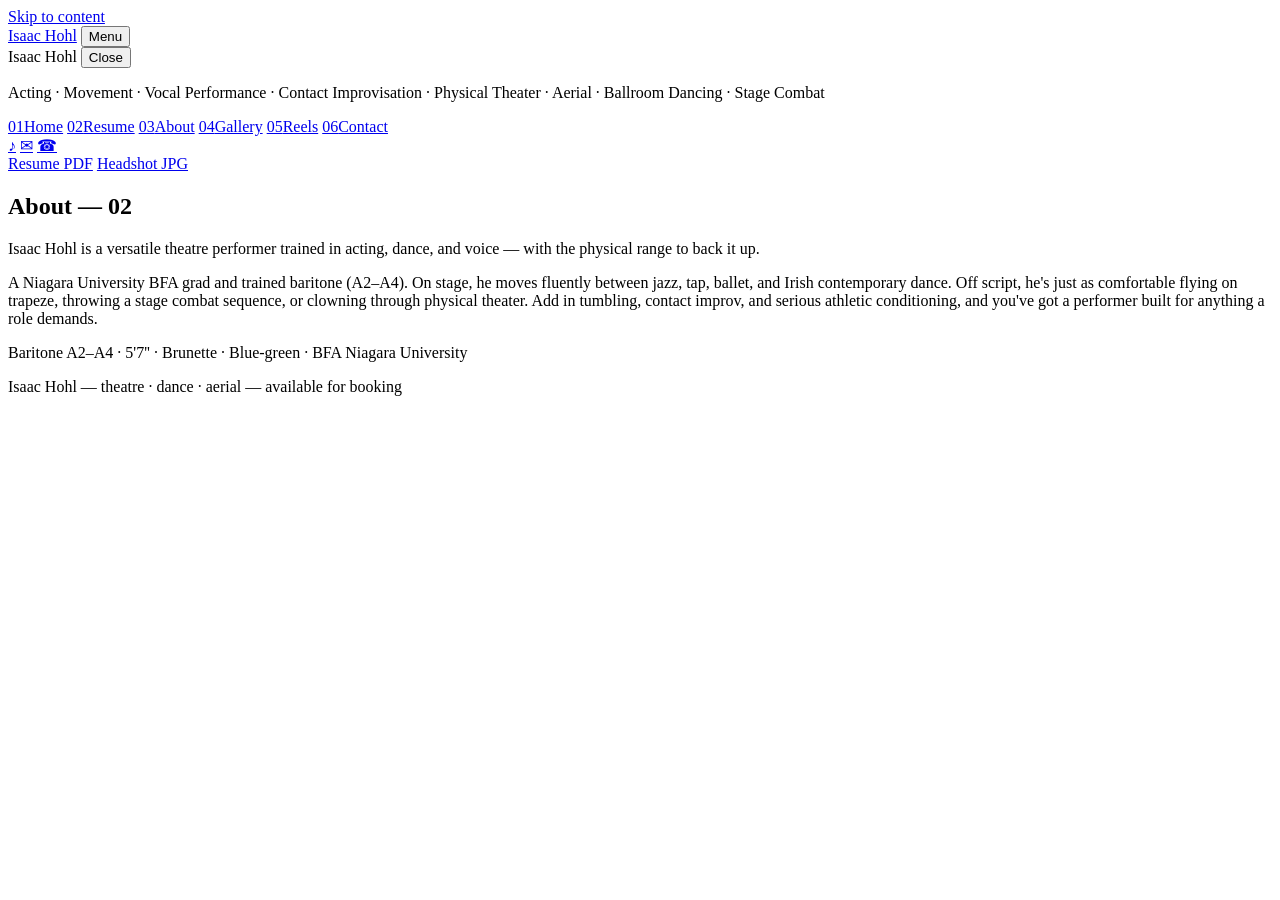
==== about.html @ f2d9ede5 "Upload static html files" ====
<!DOCTYPE html>
<html lang="en">
<head>
<meta charset="utf-8">
<meta name="viewport" content="width=device-width, initial-scale=1">
<title>About — Isaac Hohl</title>
<meta name="description" content="Niagara University BFA grad and trained baritone, moving fluently between jazz, tap, ballet, Irish contemporary dance, aerial and stage combat.">
<link rel="preconnect" href="https://fonts.googleapis.com">
<link rel="preconnect" href="https://fonts.gstatic.com" crossorigin>
<link href="https://fonts.googleapis.com/css2?family=Anton&family=Archivo:wght@400;500;700&family=Instrument+Serif:ital@0;1&display=swap" rel="stylesheet">
<link rel="stylesheet" href="assets/css/site.css">
</head>
<body>
<a class="skip" href="#main">Skip to content</a>

<header class="hdr">
  <a class="hdr__mark" href="index.html">Isaac Hohl</a>
  <button class="btn hdr__btn" id="menu-open" type="button" aria-expanded="false" aria-controls="menu">Menu</button>
</header>

<div class="menu" id="menu" role="dialog" aria-modal="true" aria-label="Site menu" data-open="false" aria-hidden="true">
  <div class="menu__top">
    <span class="menu__mark">Isaac Hohl</span>
    <button class="btn btn--light" type="button" data-menu-close>Close</button>
  </div>
  <div class="menu__body">
    <p class="menu__skills">Acting · Movement · Vocal Performance · Contact Improvisation · Physical Theater · Aerial · Ballroom Dancing · Stage Combat</p>
    <nav class="menu__nav" aria-label="Main">
      <a href="index.html"><span class="menu__num">01</span><span>Home</span></a>
      <a href="index.html#resume"><span class="menu__num">02</span><span>Resume</span></a>
      <a href="index.html#about" aria-current="page"><span class="menu__num">03</span><span>About</span></a>
      <a href="index.html#gallery"><span class="menu__num">04</span><span>Gallery</span></a>
      <a href="index.html#reels"><span class="menu__num">05</span><span>Reels</span></a>
      <a href="index.html#contact"><span class="menu__num">06</span><span>Contact</span></a>
    </nav>
  </div>
  <div class="menu__foot">
    <div class="socials">
      <a class="icon icon--light" href="https://www.instagram.com/isaac_hohl?stkn=MWFkaDZ1cGtmZzBwYw==" target="_blank" rel="noopener" aria-label="Instagram"><span class="ig"></span></a>
      <a class="icon icon--light" href="https://www.tiktok.com/@isaachohl?_r=1&amp;_t=ZP-99kt2brEHVP" target="_blank" rel="noopener" aria-label="TikTok"><span>&#9834;</span></a>
      <a class="icon icon--light" href="mailto:hohl.isaac@gmail.com" aria-label="Email Isaac Hohl"><span>&#9993;</span></a>
      <a class="icon icon--light" href="tel:+16785482481" aria-label="Call Isaac Hohl"><span>&#9742;</span></a>
    </div>
    <div class="filelinks">
      <a class="btn btn--light btn--plain" href="img/resume.pdf" target="_blank" rel="noopener">Resume PDF</a>
      <a class="btn btn--light btn--plain" href="img/headshot-full.jpg" download="Isaac Hohl headshot.jpg">Headshot JPG</a>
    </div>
  </div>
</div>

<main id="main">
  <section class="sec sec--ink about" data-reveal aria-labelledby="about-h">
    <h2 class="about__eyebrow" id="about-h">About — 02</h2>
    <p class="about__lead">Isaac Hohl is a versatile theatre performer trained in acting, dance, and voice — with the physical range to back it up.</p>
    <p class="about__body">A Niagara University BFA grad and trained baritone (A2–A4). On stage, he moves fluently between jazz, tap, ballet, and Irish contemporary dance. Off script, he&#39;s just as comfortable flying on trapeze, throwing a stage combat sequence, or clowning through physical theater. Add in tumbling, contact improv, and serious athletic conditioning, and you&#39;ve got a performer built for anything a role demands.</p>
    <p class="about__stats">Baritone A2–A4 · 5&#39;7&#39;&#39; · Brunette · Blue-green · BFA Niagara University</p>
  </section>
</main>

<footer class="foot">
  <p>Isaac Hohl — theatre · dance · aerial — available for booking</p>
</footer>

<script src="assets/js/site.js"></script>
</body>
</html>
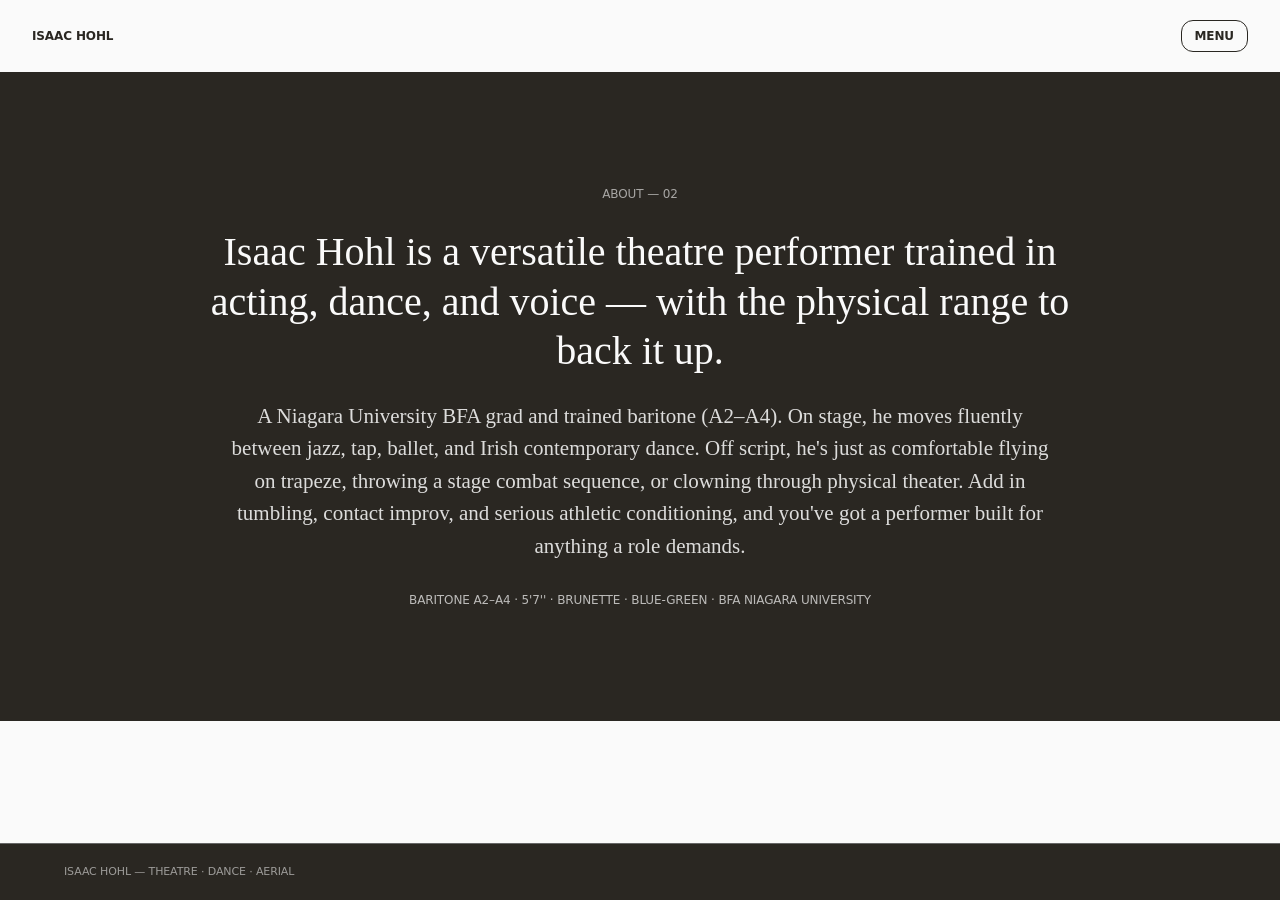
==== commit 39f06492: "Remove "available for booking" from the site Drops the phrase from the footer on all six pages and f" ====
--- a/about.html
+++ b/about.html
@@ -58,7 +58,7 @@
 </main>
 
 <footer class="foot">
-  <p>Isaac Hohl — theatre · dance · aerial — available for booking</p>
+  <p>Isaac Hohl — theatre · dance · aerial</p>
 </footer>
 
 <script src="assets/js/site.js"></script>
--- a/assets/css/site.css
+++ b/assets/css/site.css
@@ -0,0 +1,403 @@
+/* Isaac Hohl — responsive rebuild merging wireframe 1a (390px) and 1g (1280px).
+   Mobile-first: base rules are 1a, the 1024px block is 1g. */
+
+:root{
+  --paper:#fafafa;
+  --ink:#2a2722;
+  --muted:#666666;
+  --hair:#eeeeee;
+  --edge:#4a4640;
+  --dim:#9f9f9f;
+  --sans:Archivo,system-ui,sans-serif;
+  --serif:'Instrument Serif',Georgia,serif;
+  --display:Anton,Impact,sans-serif;
+  --mono:ui-monospace,Menlo,Consolas,monospace;
+  --gut:20px;
+  --ease:cubic-bezier(.2,.7,.2,1);
+}
+
+*,*::before,*::after{box-sizing:border-box}
+
+html{-webkit-text-size-adjust:100%}
+
+body{
+  margin:0;
+  background:var(--paper);
+  color:var(--ink);
+  font-family:var(--sans);
+  overflow-x:hidden;
+  display:flex;
+  flex-direction:column;
+  min-height:100vh;
+}
+/* keeps the footer at the bottom on short pages (About, Contact) */
+main{flex:1 0 auto}
+.foot{flex:none}
+
+body.is-locked{overflow:hidden}
+
+img{max-width:100%}
+
+:focus-visible{outline:2px solid currentColor;outline-offset:3px;border-radius:4px}
+
+.skip{
+  position:absolute;left:-9999px;top:0;z-index:200;
+  background:var(--ink);color:var(--paper);
+  font:700 12px/1 var(--sans);text-transform:uppercase;letter-spacing:-0.12px;
+  padding:12px 16px;border-radius:0 0 12px 0;text-decoration:none;
+}
+.skip:focus{left:0}
+
+.vh{
+  position:absolute;width:1px;height:1px;margin:-1px;padding:0;
+  overflow:hidden;clip:rect(0 0 0 0);white-space:nowrap;border:0;
+}
+
+/* Only one of these renders per breakpoint — the wireframes use different
+   headings for the same section on phone vs desktop. */
+.m-only{display:block}
+.d-only{display:none}
+.br-m{display:inline}
+
+/* ---------- shared control shapes ---------- */
+
+.btn{
+  display:inline-flex;align-items:center;justify-content:center;gap:8px;
+  font:700 12px/1 var(--sans);letter-spacing:-0.12px;text-transform:uppercase;
+  color:var(--ink);background:none;border:1px solid var(--ink);border-radius:12px;
+  padding:9px 13px;cursor:pointer;text-decoration:none;
+}
+.btn--light{color:var(--paper);border-color:var(--paper)}
+.btn--plain{font-weight:400}
+
+.icon{
+  display:flex;align-items:center;justify-content:center;
+  width:46px;height:46px;border:1px solid var(--ink);border-radius:12px;
+  text-decoration:none;color:var(--ink);flex:none;
+}
+.icon--light{color:var(--paper);border-color:var(--paper)}
+.icon span{font:400 20px/1 var(--sans)}
+
+.ig{display:block;position:relative;width:20px;height:20px;border:1.5px solid currentColor;border-radius:6px}
+.ig::before{content:"";position:absolute;top:4px;left:4px;width:10px;height:10px;border:1.5px solid currentColor;border-radius:50%;box-sizing:border-box}
+.ig::after{content:"";position:absolute;top:2.5px;right:2.5px;width:2.5px;height:2.5px;background:currentColor;border-radius:50%}
+
+.socials{display:flex;gap:10px;flex-wrap:wrap}
+.filelinks{display:flex;gap:8px;flex-wrap:wrap}
+
+/* ---------- header ---------- */
+
+.hdr{
+  position:sticky;top:0;z-index:40;
+  display:flex;justify-content:space-between;align-items:center;
+  padding:14px var(--gut);
+  background:rgba(250,250,250,.88);
+  backdrop-filter:blur(10px);
+  border-bottom:1px solid var(--ink);
+}
+.hdr__mark{font:700 12px/1 var(--sans);letter-spacing:-0.12px;text-transform:uppercase;color:var(--ink);text-decoration:none}
+
+/* Home on desktop floats the header over the headshot plate. */
+.hdr--over{background:none;backdrop-filter:none;border-bottom:1px solid var(--ink)}
+
+/* ---------- menu overlay (1a full-screen ink / 1g index) ---------- */
+
+.menu{
+  position:fixed;inset:0;z-index:90;
+  background:var(--ink);color:var(--paper);
+  display:flex;flex-direction:column;justify-content:space-between;
+  padding:20px;
+  opacity:0;pointer-events:none;transform:translateY(-12px);
+  transition:opacity .45s var(--ease),transform .45s var(--ease);
+  overflow-y:auto;
+}
+.menu[data-open="true"]{opacity:1;pointer-events:auto;transform:none}
+.menu__top{display:flex;justify-content:space-between;align-items:center}
+.menu__mark{font:700 12px/1 var(--sans);letter-spacing:-0.12px;text-transform:uppercase}
+.menu__skills{display:none}
+.menu__nav{display:flex;flex-direction:column;gap:2px;padding:24px 0}
+.menu__nav a{
+  font:400 clamp(38px,12.3vw,56px)/1.02 var(--serif);
+  color:var(--paper);text-decoration:none;
+}
+.menu__nav a[aria-current="page"]{font-style:italic}
+.menu__num{display:none}
+.menu__foot{display:flex;flex-direction:column;gap:12px;border-top:1px solid var(--muted);padding-top:14px}
+
+/* ---------- hero ---------- */
+
+.hero{min-height:640px;background:var(--paper);display:flex;flex-direction:column}
+.hero__head{padding:20px var(--gut) 0}
+.hero__name{
+  margin:0;
+  font:400 clamp(64px,18.5vw,104px)/0.95 var(--display);
+  text-transform:uppercase;letter-spacing:-0.01em;color:var(--ink);
+}
+.hero__rule{
+  display:flex;justify-content:space-between;align-items:baseline;gap:16px;
+  border-top:1px solid var(--ink);margin-top:12px;padding-top:8px;
+}
+.hero__rule span:first-child{font:400 12px/1.5 var(--sans);letter-spacing:-0.12px;text-transform:uppercase}
+.hero__rule span:last-child{font:400 12px/1.5 var(--mono);color:var(--muted)}
+.hero__shot{flex:1;position:relative;overflow:hidden;margin-top:12px;min-height:280px}
+.hero__shot img{position:absolute;inset:0;width:100%;height:100%;object-fit:cover;object-position:50% 16%}
+
+/* desktop parallax plate — hidden until 1024 */
+.plate{display:none}
+.bigname{display:none}
+
+/* ---------- ticker ---------- */
+
+.ticker{
+  background:var(--ink);
+  border-top:1px solid var(--muted);border-bottom:1px solid var(--muted);
+  overflow:hidden;padding:10px 0;
+}
+.ticker__track{display:flex;width:max-content;animation:tick 38s linear infinite}
+.ticker__row{
+  display:flex;gap:28px;flex:none;padding-right:28px;
+  font:400 clamp(20px,6.2vw,32px)/1 var(--serif);color:var(--paper);white-space:nowrap;
+}
+@keyframes tick{from{transform:translateX(0)}to{transform:translateX(-50%)}}
+
+/* ---------- section scaffold ---------- */
+
+.sec{padding:56px var(--gut) 40px}
+.sec--paper{background:var(--paper)}
+.sec--ink{background:var(--ink);color:var(--paper)}
+.sec--ruled{border-top:1px solid var(--ink);border-bottom:1px solid var(--ink)}
+.sec--capped{border-bottom:1px solid var(--ink)}
+
+.sec__label{display:flex;justify-content:space-between;align-items:baseline;margin-bottom:18px}
+.sec__label span:first-child{font:700 12px/1 var(--sans);text-transform:uppercase;color:var(--ink)}
+.sec__label span:last-child{font:400 12px/1 var(--mono);color:var(--muted)}
+.sec__title{
+  margin:0 0 20px;
+  font:400 clamp(48px,16.4vw,72px)/0.85 var(--display);
+  text-transform:uppercase;color:var(--ink);
+}
+
+/* Scoped to .js-reveal, which the script adds only once it can actually observe
+   these sections — so content is never left invisible if JS or the observer
+   fails. The script also drops the class if the observer never reports back. */
+.js-reveal [data-reveal]{opacity:0;transform:translateY(28px);transition:opacity .75s var(--ease),transform .75s var(--ease)}
+.js-reveal [data-reveal].in{opacity:1;transform:none}
+
+/* anchored sections on the home flow must clear the sticky header */
+main > section[id]{scroll-margin-top:76px}
+html{scroll-behavior:smooth}
+@media (prefers-reduced-motion:reduce){html{scroll-behavior:auto}}
+
+/* ---------- resume ---------- */
+
+.credits{
+  max-height:320px;overflow-y:auto;scrollbar-width:none;
+  border-top:1px solid var(--ink);border-bottom:1px solid var(--ink);
+}
+.credits::-webkit-scrollbar{display:none}
+.credit{display:grid;grid-template-columns:1fr;gap:2px;padding:12px 0;border-bottom:1px solid var(--hair)}
+.credit:last-child{border-bottom:0}
+.credit__show{font:400 20px/1.2 var(--serif);color:var(--ink)}
+/* Phone merges role/venue and director onto one line, per 1a; the separator
+   comes from data-sep so "Training" can use an em dash. */
+.credit__lines{font:400 12px/1.5 var(--sans);text-transform:uppercase;color:var(--muted)}
+.credit__meta::after{content:" " attr(data-sep) " "}
+.credit--solo .credit__meta::after{content:""}
+
+.resume__actions{display:flex;gap:8px;margin-top:14px;flex-wrap:wrap}
+
+/* ---------- about ---------- */
+
+.about{padding:64px 24px}
+.about__eyebrow{margin:0 0 20px;font:400 12px/1.5 var(--sans);letter-spacing:-0.12px;text-transform:uppercase;opacity:.6;text-align:center}
+.about__lead{margin:0;font:400 clamp(25px,6.9vw,40px)/1.24 var(--serif);text-align:center;text-wrap:pretty}
+.about__body{margin:18px auto 0;max-width:34em;font:400 clamp(16px,4.4vw,21px)/1.55 var(--serif);opacity:.86;text-align:center;text-wrap:pretty}
+.about__stats{margin:24px 0 0;font:400 12px/1.5 var(--sans);letter-spacing:-0.12px;text-transform:uppercase;opacity:.7;text-align:center}
+
+/* ---------- gallery ---------- */
+
+.grid{display:grid;grid-template-columns:1fr 1fr;gap:16px 12px}
+.tile{display:block;text-align:left;padding:0;background:none;border:0;cursor:pointer;color:inherit;font:inherit}
+.tile__frame{display:block;aspect-ratio:3/4;overflow:hidden;background:var(--hair)}
+.tile__frame img{width:100%;height:100%;object-fit:cover;display:block}
+.tile__name{display:block;margin-top:8px;font:400 clamp(16px,4.6vw,24px)/1.15 var(--serif);color:var(--ink)}
+.hint{margin:16px 0 0;font:400 11px/1.5 var(--mono);text-transform:uppercase;color:var(--muted)}
+
+/* ---------- production sheet ---------- */
+
+.sheet{
+  position:fixed;inset:0;z-index:95;
+  background:var(--ink);color:var(--paper);
+  display:flex;flex-direction:column;
+  opacity:0;pointer-events:none;transform:scale(.96);
+  transition:opacity .4s var(--ease),transform .5s var(--ease);
+}
+.sheet[data-open="true"]{opacity:1;pointer-events:auto;transform:none}
+.sheet__top{display:flex;justify-content:space-between;align-items:center;gap:16px;padding:16px var(--gut);border-bottom:1px solid var(--edge)}
+.sheet__title{font:400 clamp(22px,6.7vw,36px)/1.1 var(--serif)}
+.sheet__stage{position:relative;flex:1;min-height:0;overflow:hidden;touch-action:pan-y;cursor:grab}
+.sheet__stage:active{cursor:grabbing}
+.sheet__track{display:flex;height:100%;transition:transform .55s var(--ease)}
+.sheet__slide{flex:0 0 100%;height:100%;overflow:hidden;background:var(--ink)}
+.sheet__slide img{width:100%;height:100%;object-fit:cover;display:block}
+.sheet__foot{display:flex;justify-content:space-between;align-items:flex-start;gap:24px;padding:16px var(--gut) 20px;flex-wrap:wrap}
+.sheet__role{font:400 clamp(18px,5.1vw,26px)/1.2 var(--serif)}
+.sheet__meta{display:block;font:400 12px/1.5 var(--sans);letter-spacing:-0.12px;text-transform:uppercase;opacity:.65}
+.sheet__nav{display:flex;align-items:center;gap:12px;margin-left:auto}
+.sheet__count{font:400 12px/1 var(--mono);opacity:.65}
+
+/* ---------- reels ---------- */
+
+.reels{display:flex;flex-direction:column;gap:12px}
+.reel{position:relative;aspect-ratio:16/9;overflow:hidden;background:var(--ink)}
+.reel__btn{position:absolute;inset:0;width:100%;height:100%;padding:0;border:0;background:none;cursor:pointer;display:block}
+.reel__btn img{position:absolute;inset:0;width:100%;height:100%;object-fit:cover;filter:brightness(.74)}
+.reel__bar{position:absolute;left:0;right:0;bottom:0;display:flex;justify-content:space-between;align-items:flex-end;gap:12px;padding:14px 16px}
+.reel__name{font:400 clamp(24px,7.7vw,44px)/1.05 var(--serif);color:var(--paper);text-align:left}
+.reel__play{
+  display:flex;align-items:center;gap:8px;flex:none;
+  font:400 12px/1 var(--sans);letter-spacing:-0.12px;text-transform:uppercase;
+  color:var(--paper);border:1px solid var(--paper);border-radius:12px;padding:8px 12px;
+}
+.reel iframe{position:absolute;inset:0;width:100%;height:100%;border:0;z-index:2}
+
+/* ---------- contact ---------- */
+
+/* z-index keeps it above the home page's sticky headshot plate, like .sec does */
+.contact{position:relative;z-index:10;padding:64px var(--gut) 24px;display:flex;flex-direction:column;gap:28px}
+.contact__eyebrow{font:400 12px/1.5 var(--sans);text-transform:uppercase;opacity:.6}
+.contact__title{margin:8px 0 0;font:400 clamp(56px,18.5vw,132px)/0.85 var(--serif);color:var(--paper)}
+.contact__band{border-top:1px solid var(--muted);padding-top:16px}
+/* 1a's contact block has no file buttons; 1g's does. */
+.contact__files{display:none}
+
+/* position/z-index keep it above the home page's sticky headshot plate */
+.foot{position:relative;z-index:10;background:var(--ink);color:var(--paper);padding:20px var(--gut);border-top:1px solid var(--muted)}
+.foot p{margin:0;font:400 11px/1.5 var(--sans);letter-spacing:-0.12px;text-transform:uppercase;opacity:.55}
+
+/* =====================================================================
+   Desktop — wireframe 1g
+   ===================================================================== */
+
+@media (min-width:1024px){
+  :root{--gut:64px}
+
+  .m-only{display:none}
+  .d-only{display:block}
+  .br-m{display:none}
+
+  .hdr{padding:20px 32px;border-bottom:1px solid var(--ink)}
+  .hdr--over{
+    background:none;backdrop-filter:none;border-bottom:0;
+    position:sticky;z-index:40;
+  }
+  .hdr--over .hdr__btn{background:rgba(250,250,250,.75)}
+
+  .icon{width:52px;height:52px}
+  .icon span{font-size:22px}
+  .ig{width:22px;height:22px}
+  .ig::before{top:4.5px;left:4.5px;width:11px;height:11px}
+  .ig::after{top:3px;right:3px}
+
+  /* menu becomes the 1g index */
+  .menu{padding:24px 32px 28px;justify-content:space-between}
+  .menu__mark::after{content:" — Index"}
+  .menu__body{display:grid;grid-template-columns:minmax(0,1fr) 520px;gap:64px;align-items:end}
+  .menu__skills{display:block;margin:0 0 8px;max-width:340px;font:400 20px/1.3 var(--serif);opacity:.75}
+  .menu__nav{gap:0;padding:0;border-bottom:1px solid var(--edge)}
+  .menu__nav a{
+    display:flex;align-items:baseline;justify-content:flex-end;gap:20px;
+    border-top:1px solid var(--edge);padding:10px 0;
+    font-size:56px;
+  }
+  .menu__num{display:inline;font:400 12px/1 var(--mono);color:var(--dim)}
+  .menu__foot{flex-direction:row;justify-content:space-between;align-items:flex-end;border-top:0;padding-top:0}
+
+  /* home hero → fixed plate + parallax name */
+  .hero{display:none}
+  .plate{
+    display:block;position:sticky;top:0;height:100vh;margin-bottom:-100vh;
+    z-index:0;background:var(--paper);overflow:hidden;
+  }
+  .plate img{position:absolute;inset:0;width:100%;height:100%;object-fit:cover;object-position:50% 20%;filter:brightness(.86) contrast(1.04)}
+  .bigname{
+    display:flex;position:relative;z-index:10;height:95vh;
+    justify-content:center;align-items:center;pointer-events:none;
+    margin-top:-62px;padding-top:120px;
+  }
+  .bigname h1{
+    margin:0;will-change:transform;text-align:center;
+    mix-blend-mode:difference;opacity:.92;
+    font:400 clamp(88px,11.7vw,150px)/1 var(--display);
+    text-transform:uppercase;letter-spacing:0.02em;color:var(--paper);white-space:nowrap;
+  }
+  .ticker{display:none}
+
+  /* sections sit above the plate */
+  .sec{position:relative;z-index:10;padding:96px var(--gut)}
+  .sec--ink{padding:112px 200px}
+  .sec--ruled{border-top:1px solid var(--ink);border-bottom:0}
+
+  .sec__head{display:flex;justify-content:space-between;align-items:flex-end;margin-bottom:28px}
+  .sec__head h2{margin:0;font:400 72px/0.9 var(--display);text-transform:uppercase;color:var(--ink)}
+  .sec__head span{font:400 12px/1 var(--mono);color:var(--muted)}
+
+  /* resume → sticky label + three columns */
+  .resume{display:grid;grid-template-columns:minmax(0,300px) minmax(0,1fr);gap:64px;align-items:start}
+  .resume__aside{position:sticky;top:96px}
+  .resume__aside span{font:400 12px/1 var(--mono);color:var(--muted)}
+  .resume__aside h2{margin:10px 0 0;font:400 72px/0.9 var(--display);text-transform:uppercase;color:var(--ink)}
+  .credits{max-height:none;overflow:visible;border-bottom:0}
+  .credit{grid-template-columns:1fr 260px 220px;gap:16px;align-items:baseline;padding:18px 0}
+  .credit--solo{grid-template-columns:1fr minmax(0,480px)}
+  .credit__show{font-size:28px;line-height:1.15}
+  /* the wrapper dissolves so meta and director become real grid columns */
+  .credit__lines{display:contents}
+  .credit__meta{font:400 12px/1.5 var(--sans);text-transform:uppercase;color:var(--muted)}
+  .credit__meta::after{content:""}
+  .credit__dir{font:400 12px/1.5 var(--mono);color:var(--muted);text-align:right}
+  .resume__actions{margin-top:18px}
+
+  /* about */
+  .about__eyebrow{margin-bottom:24px}
+  .about__lead{max-width:22em;margin-left:auto;margin-right:auto}
+  .about__body{max-width:40em;margin-top:24px}
+  .about__stats{margin-top:28px}
+
+  /* gallery → three across, landscape crops */
+  .grid{grid-template-columns:repeat(3,minmax(0,1fr));gap:24px 16px}
+  .tile__frame{aspect-ratio:3/2}
+  .tile__name{margin-top:10px}
+  .hint{margin-top:18px}
+
+  .sheet__top{padding:20px 32px}
+  /* 1g shows the whole frame rather than cropping it */
+  .sheet__slide img{object-fit:contain}
+  .sheet__foot{padding:24px 32px 28px;flex-wrap:nowrap}
+
+  .reels{gap:16px}
+  .reel__bar{padding:20px 24px}
+
+  .contact{
+    padding:96px var(--gut) 40px;
+    flex-direction:row;justify-content:space-between;align-items:flex-end;gap:48px;
+  }
+  .contact__side{display:flex;flex-direction:column;gap:16px;align-items:flex-end}
+  .contact__band{border-top:0;padding-top:0}
+  .contact__files{display:flex}
+  .foot{padding:20px 64px}
+}
+
+@media (min-width:1024px) and (max-width:1200px){
+  .menu__body{grid-template-columns:minmax(0,1fr) 420px;gap:40px}
+  .menu__nav a{font-size:44px}
+  .sec--ink{padding:112px 120px}
+  .credit{grid-template-columns:1fr 200px 180px}
+}
+
+@media (prefers-reduced-motion:reduce){
+  *,*::before,*::after{animation-duration:.001ms !important;animation-iteration-count:1 !important;transition-duration:.001ms !important}
+  .ticker__track{animation:none}
+  [data-reveal]{opacity:1;transform:none}
+  .bigname h1{transform:none !important;opacity:.92 !important}
+}
